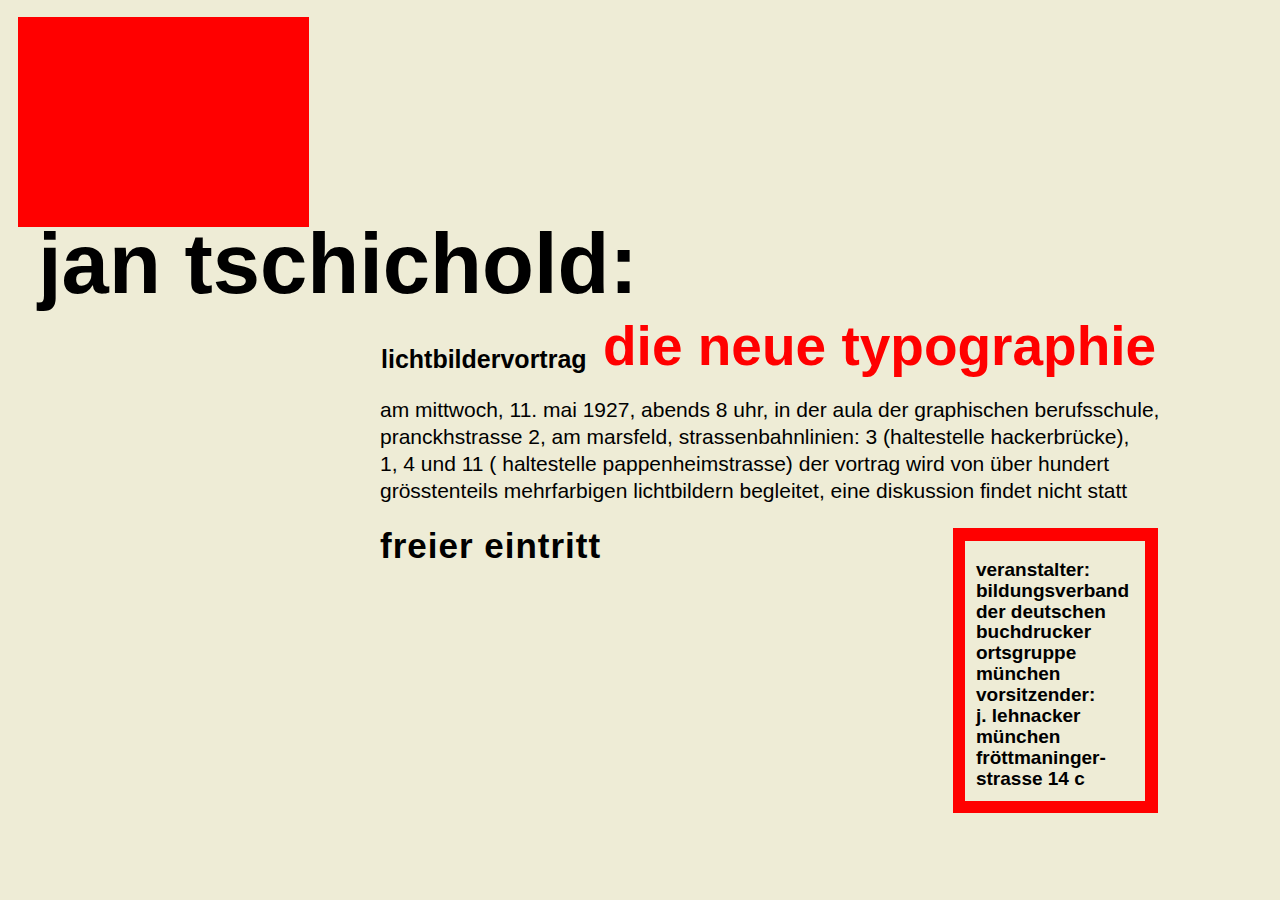
==== Plakat Animation/index.html @ 0fb3e480 "Aufräumen" ====
<!DOCTYPE html>
<html>

  <head>
    <meta name="viewport" content="width=device-width, initial-scale=1.0">
    <meta charset="utf-8" />
    
    <title> Hello World</title>
    <link rel="stylesheet" type="text/css" href="assets/css/style.css">
  </head>


  <body>
    <div class="kontur"></div>
    
    <div class="box1"></div>
 

    <h1>jan tschichold:</h1>

    <p class="lichtbilder">lichtbildervortrag</p>
     <h2>die neue typographie</h2>

     <div class="fliesstext">
     <p> am mittwoch, 11. mai 1927, abends 8 uhr, in der aula der graphischen berufsschule,<br>
    pranckhstrasse 2, am marsfeld, strassenbahnlinien: 3 (haltestelle hackerbrücke), <br>
    1, 4 und 11 ( haltestelle pappenheimstrasse)   der vortrag wird von über hundert <br>
    grösstenteils mehrfarbigen lichtbildern begleitet, eine diskussion findet nicht statt
    </p>
  </div>

  <h3>freier eintritt</h3>

  <div class="box2"> </div>

<div class="box3">

  <div class= "infotext">
   <p>veranstalter: <br>
    bildungsverband <br>
    der deutschen <br>
    buchdrucker <br>
    ortsgruppe <br>
    münchen <br>
    vorsitzender: <br>
    j. lehnacker <br>
    münchen <br>
    fröttmaninger- <br>
    strasse 14 c
  </p>
  </div>

</div>

  </body>
</html>
---- Plakat Animation/assets/css/style.css ----
*,
*:before,
*:after{
    box-sizing: border-box;
}

body{
    /*background-image: url("../img/NewTypography2.jpeg");*/
    width: 100%;
    height: 100%;
    background-repeat: no-repeat;
    background-color: #eeecd6;
}

.kontur{
    width: 1158px;
    height: 832px;
    margin-top: 20px;
    margin-left: 9px;
    /*border: 3px solid red;*/
    border-radius: 5px;
    overflow: hidden;
}

.kontur:before{
    content: "";
    /*border: 3px solid red;*/
    height: 832px;
    width: 1158px;
    position: absolute;
    animation: rotate 5s infinite linear;
}
/*@keyframes rotate{
    100%{
        transform:rotate(360deg);
    }
}*/

@keyframes animate{
    0%{
        width: 0;
        height: 0;
        border-top-color: red;
        border-right-color: transparent;
        border-bottom-color: transparent;
        border-left-color: transparent;
    }

    50%{
        width: 1158px;
        height: 0;
        border-top-color: red;
        border-right-color: red;
        border-bottom-color: transparent;
        border-left-color: transparent;
    }

    100%{
        width: 1158px;
        height: 832px;
        border-top-color: red;
        border-right-color: red;
        border-bottom-color: transparent;
        border-left-color: transparent;
    }
}



.box1{
    width: 22.7%;
    height: 210px;
    background-color: red;
                                            justify-content: center;
                                            align-items: center;
    margin-left: 10px;
    margin-top: -835px;
}


h1{
    font-size: 85px;
    font-family: Arial, Helvetica, sans-serif;
    margin-left: 30px;
    margin-top: -12px;
    letter-spacing: 3 px;
}


.lichtbilder{
    font-size: 25px;
    margin-left: 373px;
    font-weight: bold;
    font-family: Arial, Helvetica, sans-serif;
    margin-top: -25px;
}

h2{
    color: red;
    font-family: Arial, Helvetica, sans-serif;
    font-size: 55px;
    margin-left: 595px;
    margin-top: -85px;
}

.fliesstext{
    text-align: justify;
    font-family: Arial, Helvetica, sans-serif;
    font-size: 21px;
    margin-left: 372px;
    margin-top: -28px;
    line-height: 130%;
}

h3{
    font-size: 35px;
    font-family: Arial, Helvetica, sans-serif;
    margin-left: 372px;
    margin-top: 18px;
    letter-spacing: 1px;
    color: black;
}


.box2{
    width: 205px;
    height: 285px;
    background-color: red;
                                            /*justify-content: center;*/
                                           /* align-items: center;*/
    margin-left: 945px;
    margin-top: -73px;
}

.box3{
    width: 180px;
    height: 260px;
    background-color: #eeecd6;
                                            /*justify-content: center;*/
                                           /* align-items: center;*/
    margin-left: 957px;
    margin-top: -287px;
}

.infotext{
    font-size: 19px;
    color: black;
    font-family: Arial, Helvetica, sans-serif;
    font-weight: bold;
    line-height: 110%;
    margin-left: -5px;
    margin-top: 15px;
    display: flex;
    align-items: center;
    justify-content: center;
}
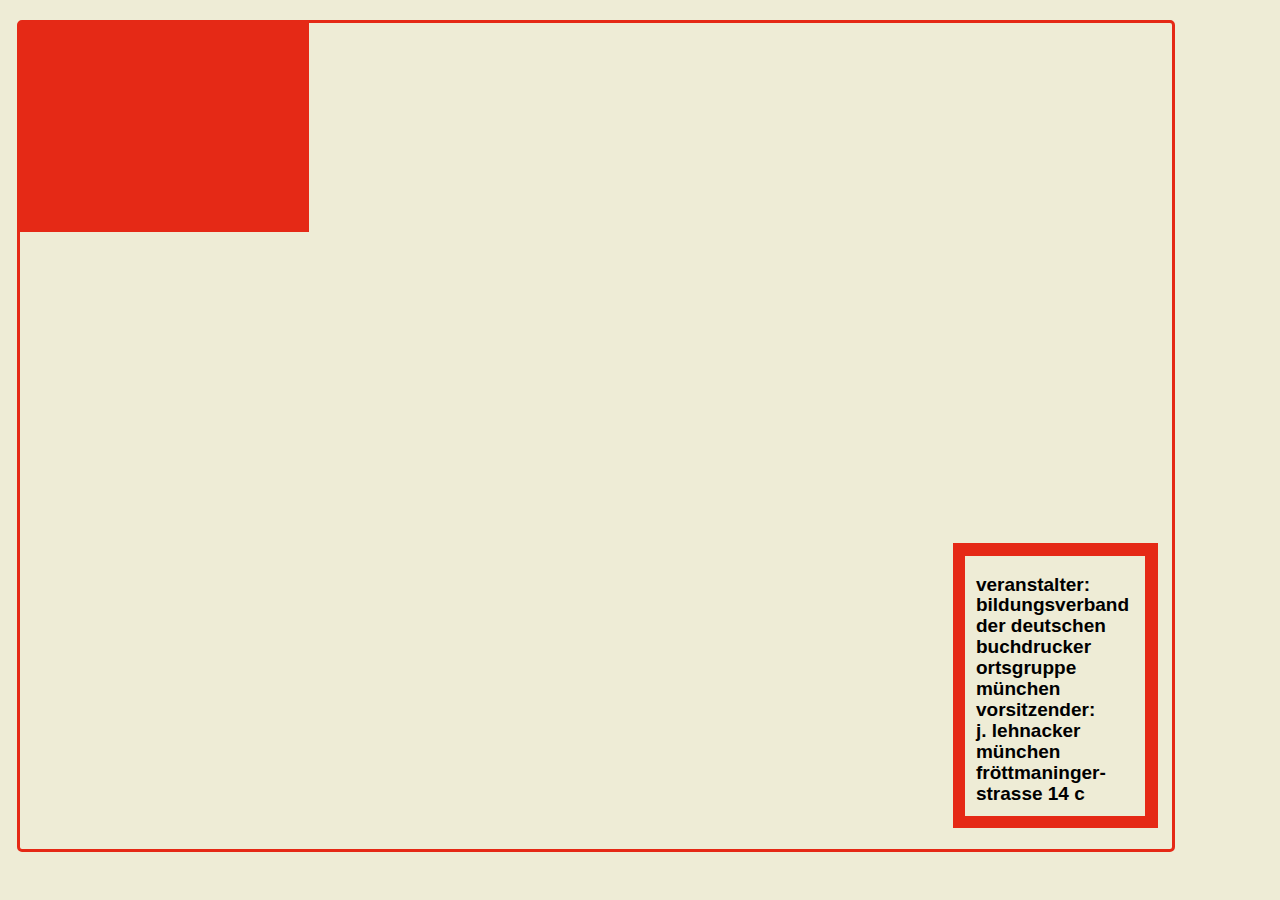
==== commit da3995cc: "Add files via upload" ====
--- a/Plakat Animation/index.html
+++ b/Plakat Animation/index.html
@@ -5,8 +5,8 @@
     <meta name="viewport" content="width=device-width, initial-scale=1.0">
     <meta charset="utf-8" />
     
-    <title> Hello World</title>
-    <link rel="stylesheet" type="text/css" href="assets/css/style.css">
+    <title> Jan Tschichold</title>
+    <link rel="stylesheet" type="text/css" href="assets/css/style2.css">
   </head>
 
 
@@ -16,10 +16,14 @@
     <div class="box1"></div>
  
 
-    <h1>jan tschichold:</h1>
+    <h1 data-text="jan tschichold:"></h1>
 
+    
+<div class="slideDown">
     <p class="lichtbilder">lichtbildervortrag</p>
-     <h2>die neue typographie</h2>
+
+    <h2>die neue typographie</h2>
+ 
 
      <div class="fliesstext">
      <p> am mittwoch, 11. mai 1927, abends 8 uhr, in der aula der graphischen berufsschule,<br>
@@ -29,7 +33,8 @@
     </p>
   </div>
 
-  <h3>freier eintritt</h3>
+  <h3 class="fade">freier eintritt</h3>
+</div>
 
   <div class="box2"> </div>
 
--- a/Plakat Animation/assets/css/style2.css
+++ b/Plakat Animation/assets/css/style2.css
@@ -0,0 +1,249 @@
+*,
+*:before,
+*:after{
+    box-sizing: border-box;
+}
+
+body{
+    /*background-image: url("../img/NewTypography2.jpeg");*/
+    width: 100%;
+    height: 100%;
+    background-repeat: no-repeat;
+    background-color: #eeecd6;
+}
+
+
+.kontur{
+    width: 1158px;
+    height: 832px;
+    margin-top: 20px;
+    margin-left: 9px;
+    border: 3px solid #e52916;
+    border-radius: 5px;
+    overflow: hidden;
+}
+
+.kontur:before{
+    content: "";
+    height: 832px;
+    width: 1158px;
+    position: absolute;
+}
+
+@keyframes animate{
+    0%{
+        width: 0;
+        height: 0;
+        border-top-color: #e52916;
+        border-right-color: transparent;
+        border-bottom-color: transparent;
+        border-left-color: transparent;
+    }
+
+    50%{
+        width: 1158px;
+        height: 0;
+        border-top-color: #e52916;
+        border-right-color: #e52916;
+        border-bottom-color: transparent;
+        border-left-color: transparent;
+    }
+
+    100%{
+        width: 1158px;
+        height: 832px;
+        border-top-color: #e52916;
+        border-right-color: #e52916;
+        border-bottom-color: transparent;
+        border-left-color: transparent;
+    }
+}
+
+
+.box1{
+    width: 22.7%;
+    height: 210px;
+    background-color: #e52916;
+    margin-left: 10px;
+    margin-top: -830px;
+    animation-name: box;
+    animation-duration: 1s;
+    position: absolute; 
+}
+
+
+@keyframes box{
+    0%{
+        margin-top: -1500px;
+    }
+    100%{
+       margin-top: -830px;
+    }
+}
+
+
+h1{
+    /* position: relative; */
+    font-size: 85px;
+    font-family: Arial, Helvetica, sans-serif;
+    letter-spacing: -1.5px;
+    color: #eeecd6;
+    margin-top: -735px;
+    height: 200px;
+}
+
+h1::before{
+    position: absolute;
+    content: attr(data-text);
+    color: black;
+    overflow: hidden;
+    animation: animateH1 5s linear 1;
+    margin-top: 110px;
+    margin-left: 20px;
+    white-space: nowrap;
+    animation-delay: 1.5s;
+    opacity: 0;
+    animation-fill-mode: forwards;
+
+}
+
+@keyframes animateH1{
+    0%{
+        width: 0;
+        opacity: 1;
+    }
+
+    70%,90%{
+        width: 100%;
+        opacity: 1;
+    }
+    
+    to{ 
+        opacity: 1; 
+    } 
+                 /* 100%{
+                     width: 100%;       - Diese Variante würde auch funktionieren sofern das "to" weg gelassen wird
+                    opacity: 1;
+                }*/
+}
+
+
+
+ 
+
+.lichtbilder{
+    font-size: 25px;
+    margin-left: 373px;
+    font-weight: bold;
+    font-family: Arial, Helvetica, sans-serif;
+    margin-top: -25px;
+}
+
+h2{
+    color: #e52916;
+    font-family: Arial, Helvetica, sans-serif;
+    font-size: 55px;
+    margin-left: 595px;
+    margin-top: -85px;
+}
+
+
+@-webkit-keyframes typografie {
+    100% { top: 0; }
+}
+
+@keyframes typografie {
+    100% { top: 0; }
+}
+
+.slideDown {
+    width: 100%;
+    -webkit-animation: typografie 2s forwards;
+    -webkit-animation-delay: 2s;
+    animation: typografie 2s forwards;
+    animation-delay: 2s;
+    position: relative;
+    top: -950px;
+}
+
+
+.fliesstext{
+    margin-left: 25px;
+    text-align: justify;
+    font-family: Arial, Helvetica, sans-serif;
+    font-size: 20px;
+    margin-top: -28px;
+    line-height: 130%;
+    position: relative;
+    right: -2200px;
+    width: 100%;
+    height: 100px;
+    -webkit-animation: slide2 2s forwards;
+    -webkit-animation-delay: 2s;
+    animation: slide2 2s forwards;
+    animation-delay: 4s;
+}
+
+@-webkit-keyframes slide2 {
+    100% { 
+        right: -350px; 
+    }
+}
+
+@keyframes slide2 {
+    100% { 
+        right: -350px; 
+    }
+}
+
+
+.fade{
+    font-size: 35px;
+    font-family: Arial, Helvetica, sans-serif;
+    margin-left: 375px;
+    margin-top: 18px;
+    letter-spacing: 1px;
+    color: black;
+}
+
+
+
+.box2{
+    width: 205px;
+    height: 285px;
+    background-color: #e52916;
+    margin-left: 945px;
+    margin-top: -50px;
+    /* transition: all 2s ease-in-out; */
+    /* transition-delay: 5.5s; */
+    -webkit-transition: all 2s ease-in-out;
+    -o-transition: all 2s ease-in-out;
+    transition: all 2s ease-in-out;
+    -webkit-transition-delay: 5.5s;
+    -o-transition-delay: 5.5s;
+    transition-delay: 5.5s;
+}
+
+.box3{
+    width: 180px;
+    height: 260px;
+    background-color: #eeecd6;
+    margin-left: 957px;
+    margin-top: -287px;
+    position: relative;
+    animation-name: box3;
+}
+
+
+.infotext{
+    font-size: 19px;
+    color: black;
+    font-family: Arial, Helvetica, sans-serif;
+    font-weight: bold;
+    line-height: 110%;
+    margin-left: -5px;
+    margin-top: 15px;
+    display: flex;
+    align-items: center;
+    justify-content: center;
+}